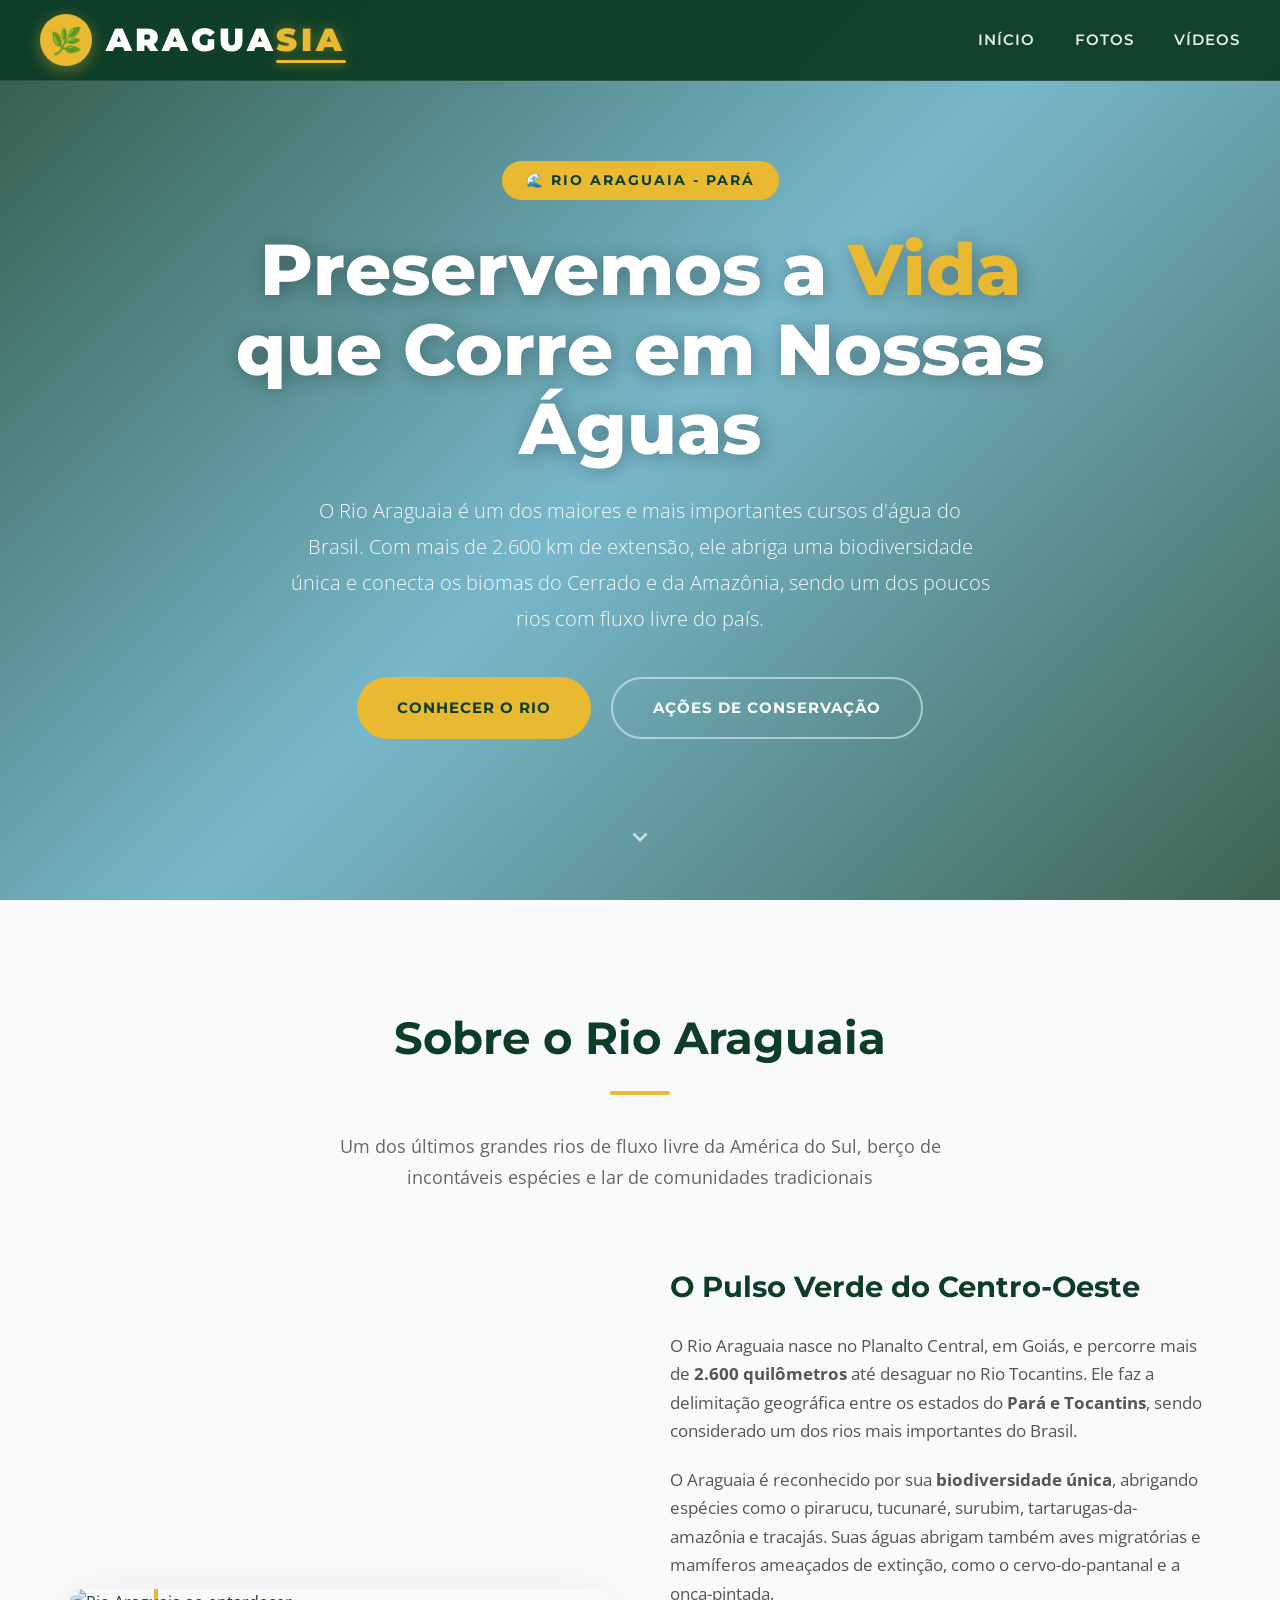
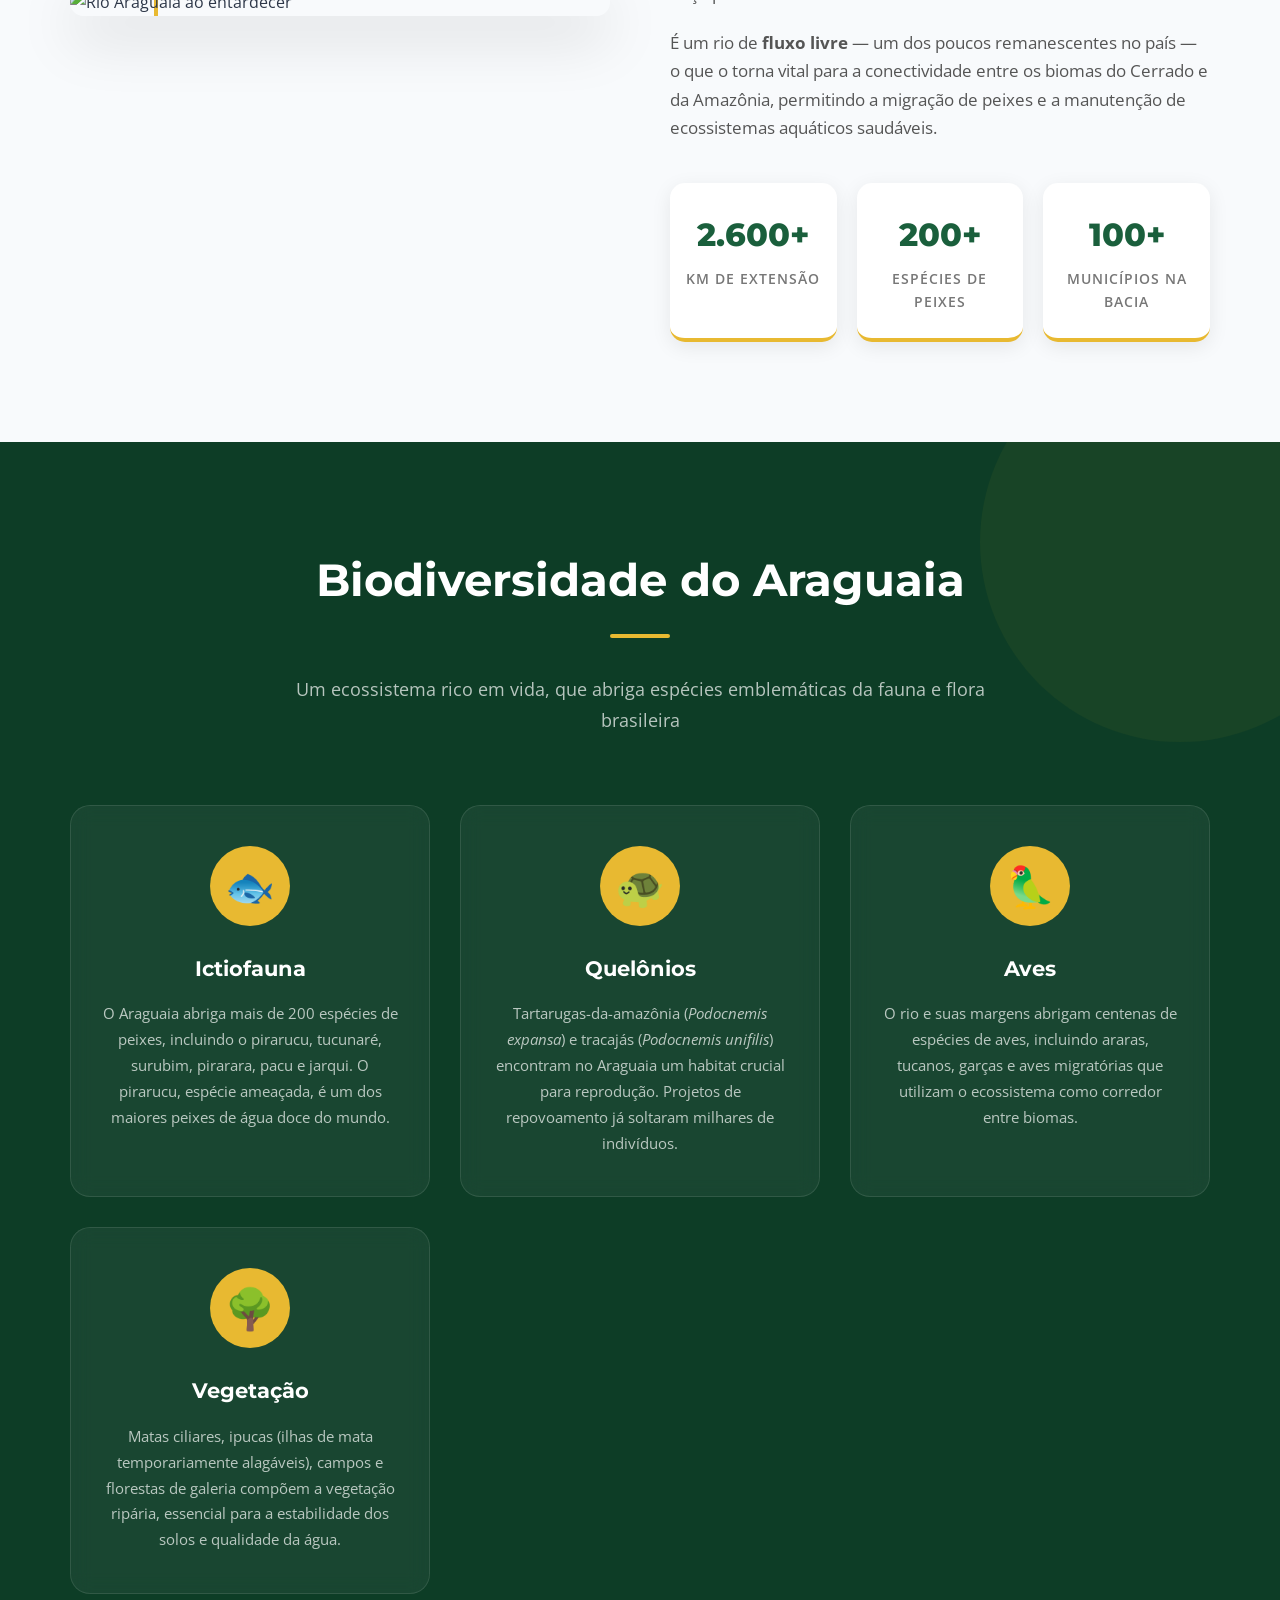
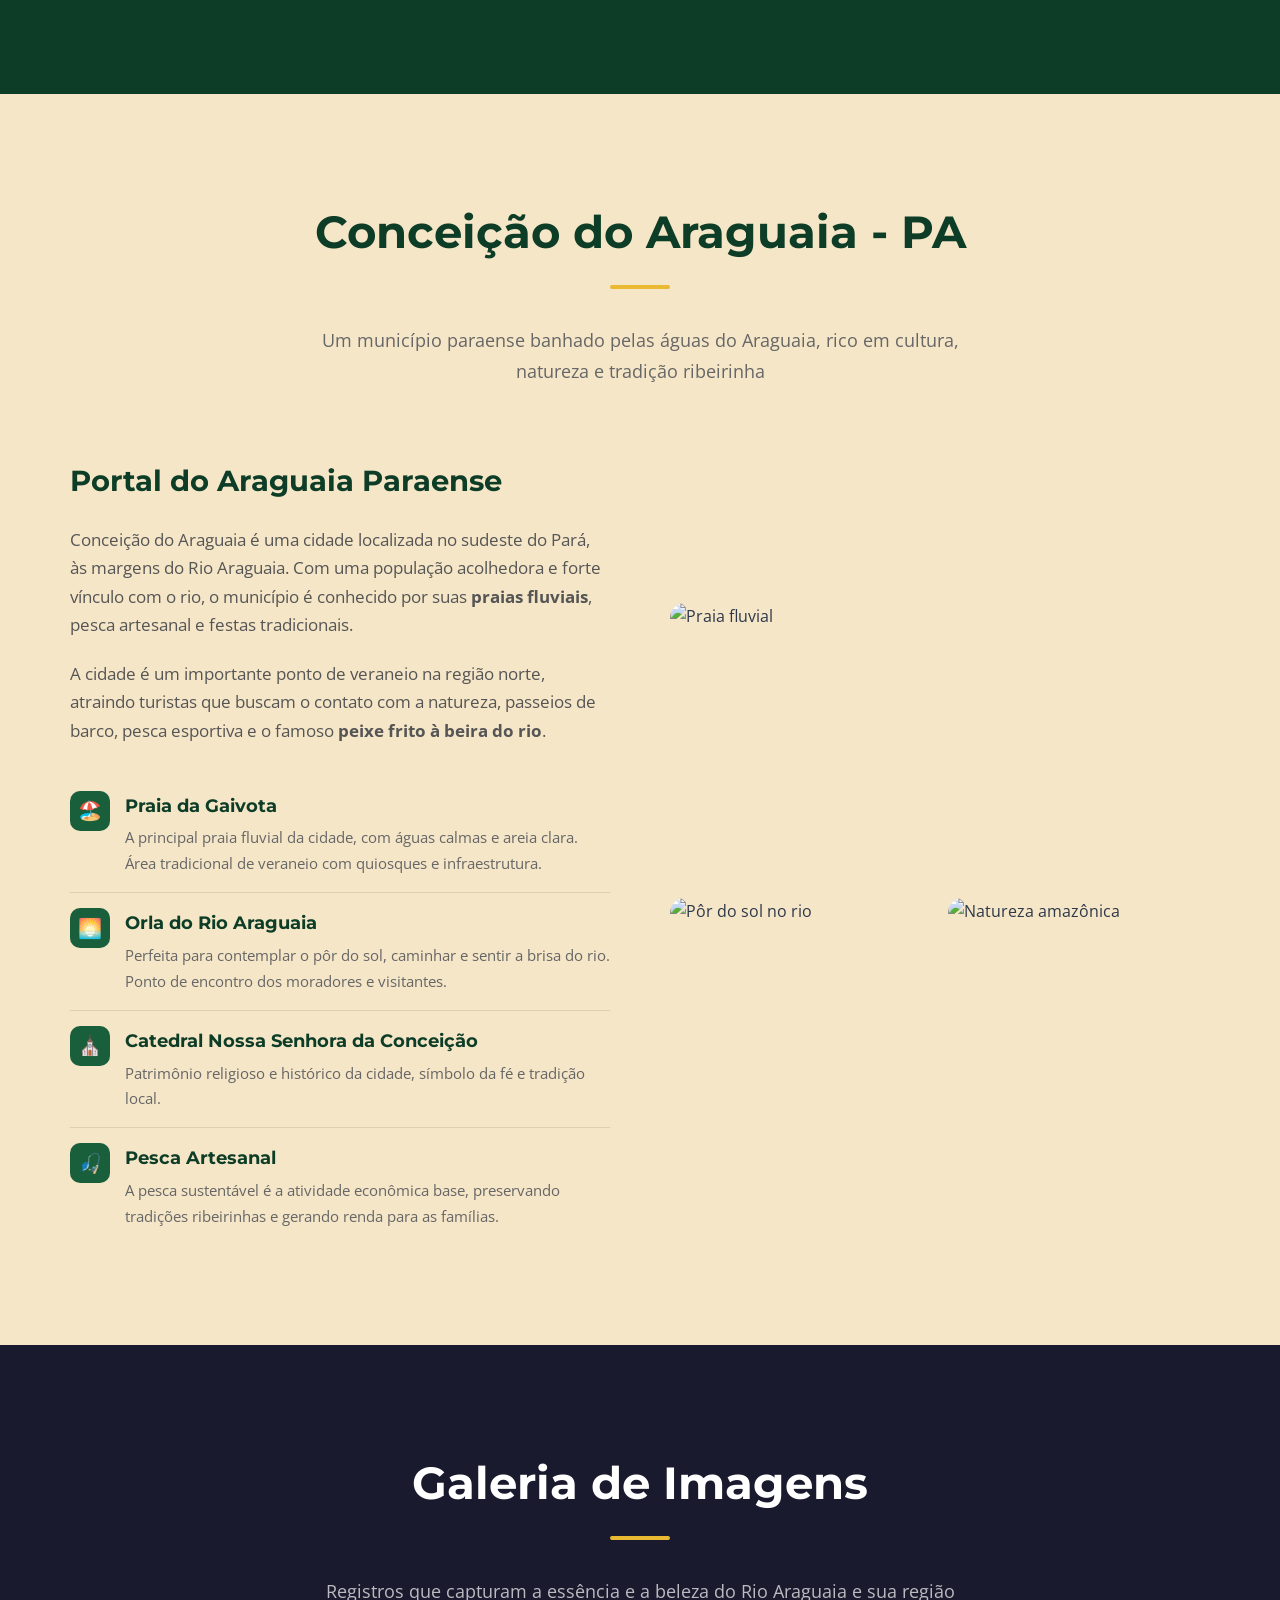
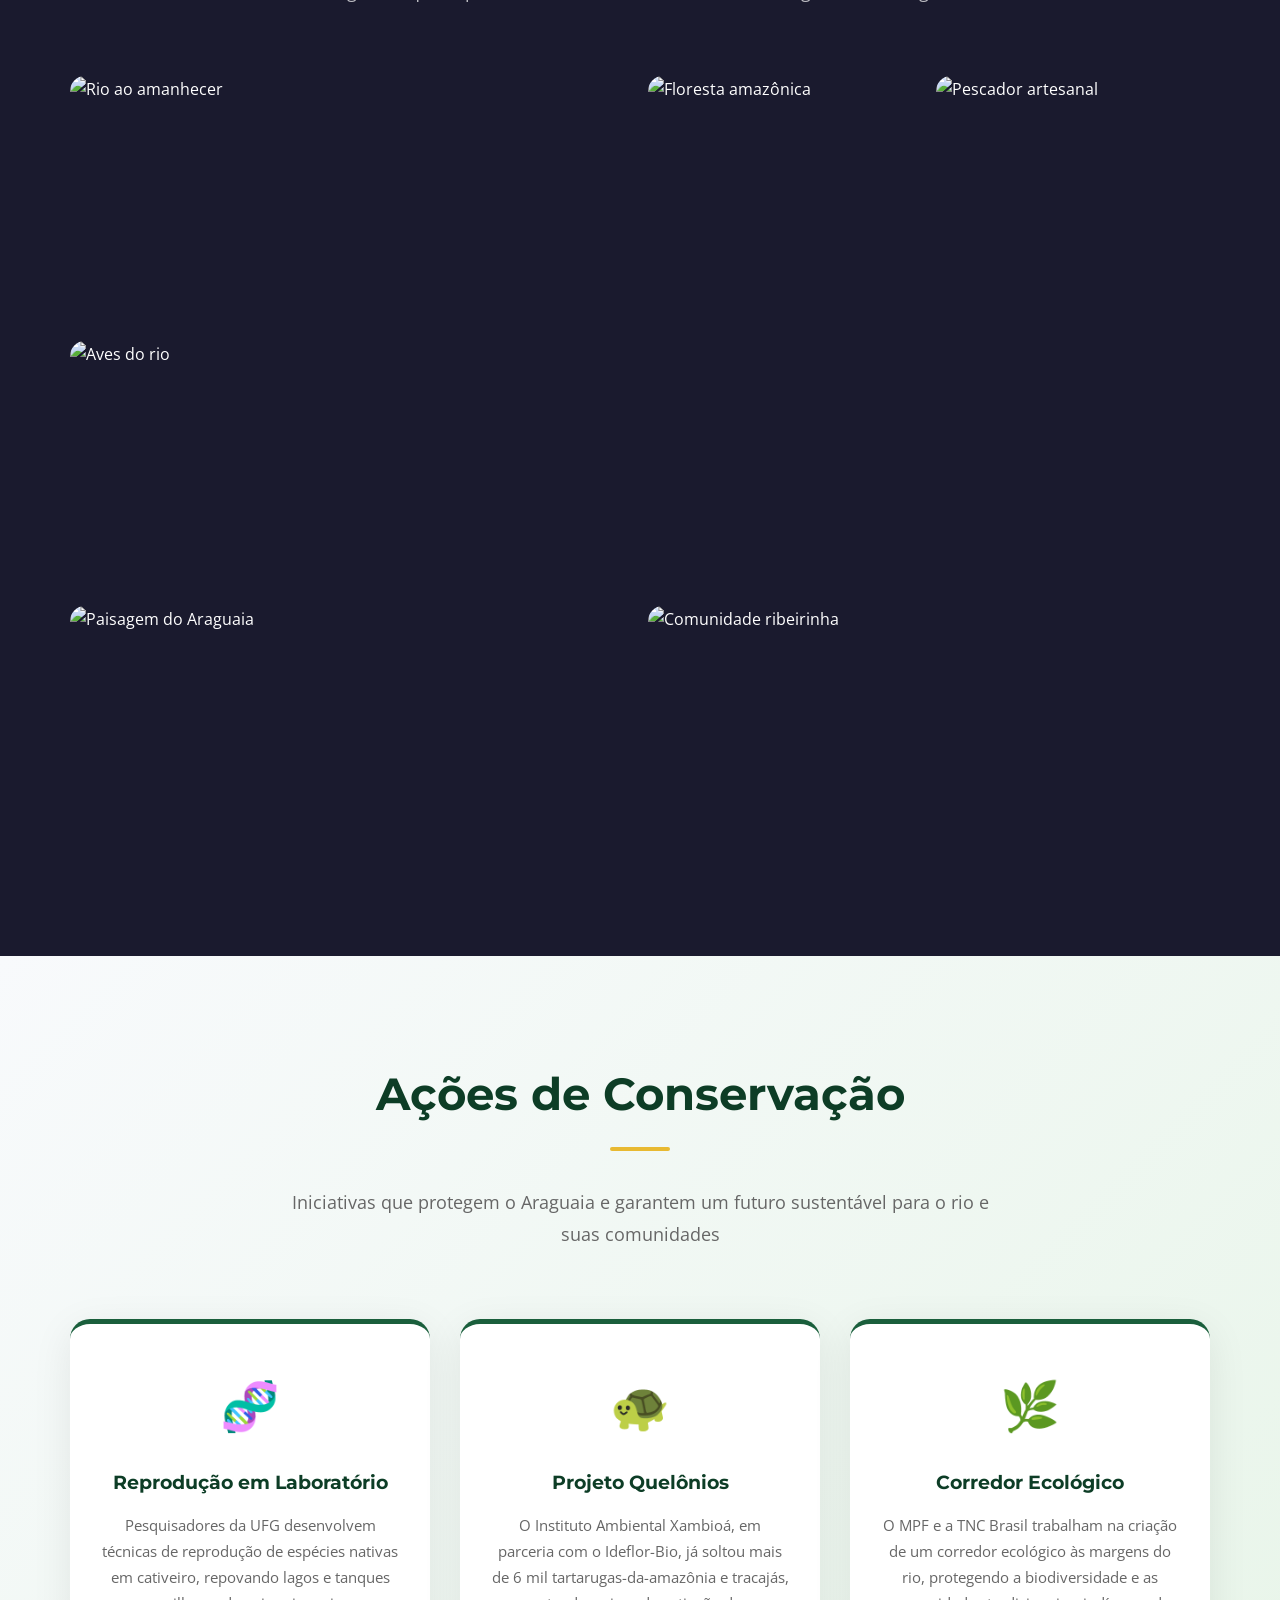
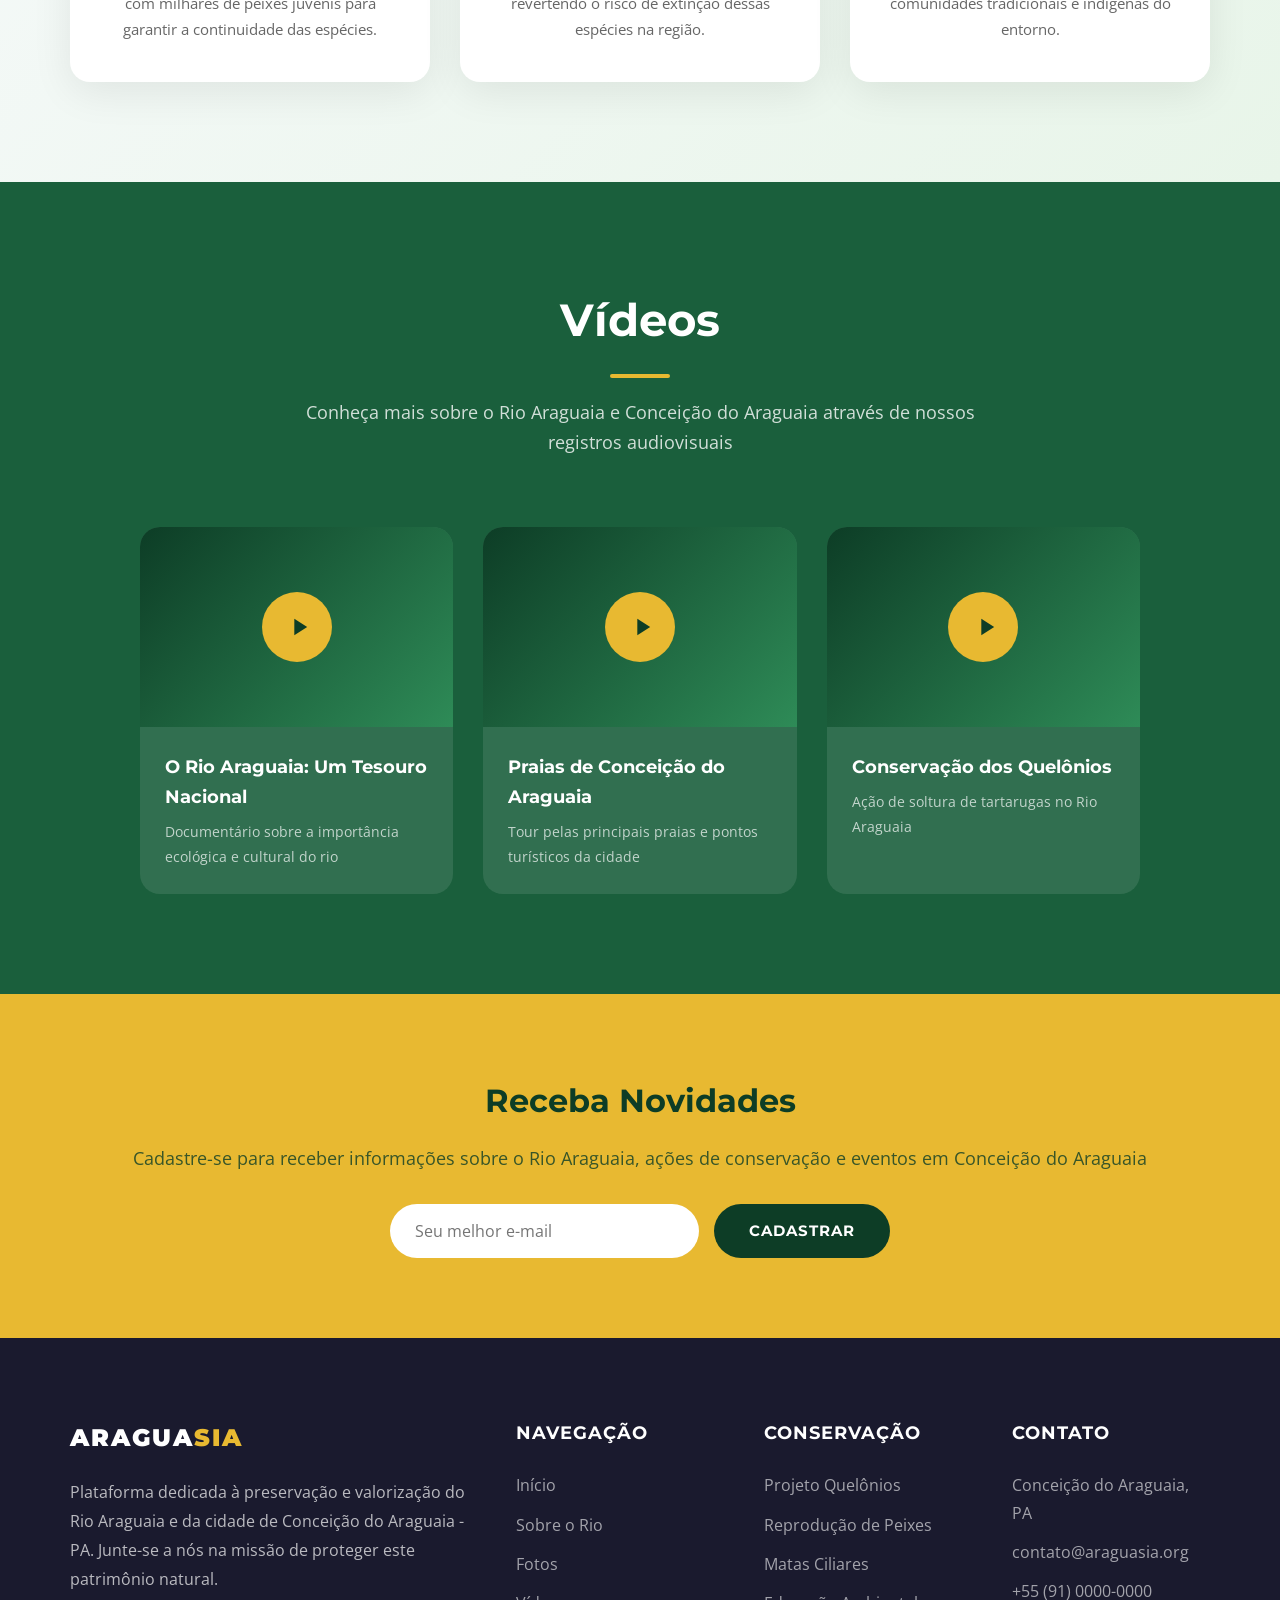
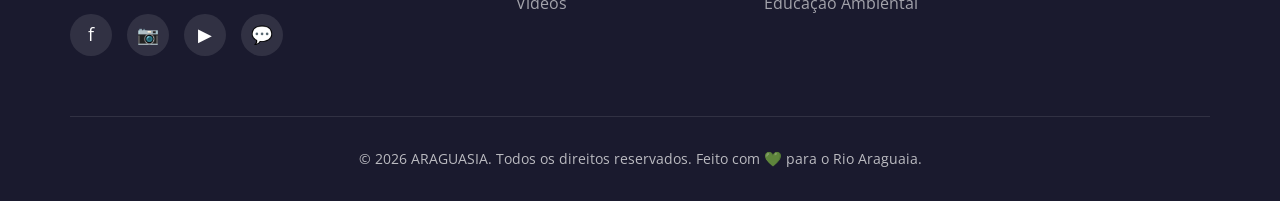
==== araguasia.html @ 8da44a63 "Atualização do sistema" ====
<!DOCTYPE html>
<html lang="pt-BR">
<head>
    <meta charset="UTF-8">
    <meta name="viewport" content="width=device-width, initial-scale=1.0">
    <title>ARAGUASIA - Rio Araguaia | Conceição do Araguaia - PA</title>
    <link href="https://fonts.googleapis.com/css2?family=Montserrat:wght@300;400;600;700;800;900&family=Open+Sans:wght@300;400;600&display=swap" rel="stylesheet">
    <style>
        * {
            margin: 0;
            padding: 0;
            box-sizing: border-box;
        }

        :root {
            --primary: #1a5f3c;
            --primary-dark: #0d3d26;
            --secondary: #2e8b57;
            --accent: #e8b931;
            --accent-hover: #d4a520;
            --accent-light: #f5d76e;
            --water: #1e88a8;
            --water-light: #4fc3f7;
            --sand: #f5e6c8;
            --dark: #1a1a2e;
            --light: #f8fafc;
            --text: #2d3748;
        }

        body {
            font-family: 'Open Sans', sans-serif;
            color: var(--text);
            line-height: 1.7;
            overflow-x: hidden;
        }

        h1, h2, h3, h4 {
            font-family: 'Montserrat', sans-serif;
            font-weight: 700;
        }

        /* ===== HEADER / NAV ===== */
        header {
            position: fixed;
            top: 0;
            left: 0;
            width: 100%;
            z-index: 1000;
            background: rgba(13, 61, 38, 0.95);
            backdrop-filter: blur(10px);
            transition: all 0.3s ease;
            border-bottom: 1px solid rgba(255,255,255,0.1);
        }

        header.scrolled {
            background: rgba(13, 61, 38, 0.98);
            box-shadow: 0 4px 20px rgba(0,0,0,0.3);
        }

        nav {
            display: flex;
            justify-content: space-between;
            align-items: center;
            max-width: 1400px;
            margin: 0 auto;
            padding: 0 40px;
            height: 80px;
        }

        .logo {
            display: flex;
            align-items: center;
            gap: 14px;
            text-decoration: none;
        }

        .logo-icon {
            width: 52px;
            height: 52px;
            background: var(--accent);
            border-radius: 50%;
            display: flex;
            align-items: center;
            justify-content: center;
            font-size: 26px;
            color: var(--primary-dark);
            box-shadow: 0 4px 15px rgba(232, 185, 49, 0.4);
            transition: transform 0.3s ease;
        }

        .logo:hover .logo-icon {
            transform: rotate(15deg) scale(1.1);
        }

        .logo-text {
            font-family: 'Montserrat', sans-serif;
            font-size: 2rem;
            font-weight: 900;
            color: #fff;
            letter-spacing: 3px;
            text-transform: uppercase;
            line-height: 1;
        }

        .logo-text .sia {
            color: var(--accent);
            font-weight: 900;
            letter-spacing: 4px;
            text-shadow: 
                0 0 10px rgba(232, 185, 49, 0.3),
                0 0 30px rgba(232, 185, 49, 0.2);
            position: relative;
        }

        .logo-text .sia::after {
            content: '';
            position: absolute;
            bottom: -4px;
            left: 0;
            width: 100%;
            height: 3px;
            background: var(--accent);
            border-radius: 2px;
            box-shadow: 0 2px 8px rgba(232, 185, 49, 0.5);
        }

        .nav-links {
            display: flex;
            list-style: none;
            gap: 40px;
        }

        .nav-links a {
            color: rgba(255,255,255,0.9);
            text-decoration: none;
            font-family: 'Montserrat', sans-serif;
            font-weight: 600;
            font-size: 0.95rem;
            letter-spacing: 1px;
            text-transform: uppercase;
            position: relative;
            padding: 5px 0;
            transition: color 0.3s;
        }

        .nav-links a::after {
            content: '';
            position: absolute;
            bottom: 0;
            left: 0;
            width: 0;
            height: 2px;
            background: var(--accent);
            transition: width 0.3s ease;
        }

        .nav-links a:hover {
            color: var(--accent);
        }

        .nav-links a:hover::after {
            width: 100%;
        }

        .menu-toggle {
            display: none;
            flex-direction: column;
            gap: 5px;
            cursor: pointer;
            background: none;
            border: none;
        }

        .menu-toggle span {
            width: 28px;
            height: 3px;
            background: #fff;
            border-radius: 2px;
            transition: 0.3s;
        }

        /* ===== HERO ===== */
        .hero {
            height: 100vh;
            min-height: 700px;
            position: relative;
            display: flex;
            align-items: center;
            justify-content: center;
            overflow: hidden;
        }

        .hero-bg {
            position: absolute;
            top: 0;
            left: 0;
            width: 100%;
            height: 100%;
            background: url('https://images.unsplash.com/photo-1501785888041-af3ef285b470?w=1920&q=80') center/cover no-repeat;
        }

        .hero-overlay {
            position: absolute;
            top: 0;
            left: 0;
            width: 100%;
            height: 100%;
            background: linear-gradient(135deg, rgba(13, 61, 38, 0.85) 0%, rgba(30, 136, 168, 0.6) 50%, rgba(13, 61, 38, 0.8) 100%);
        }

        .hero-content {
            position: relative;
            z-index: 2;
            text-align: center;
            color: #fff;
            max-width: 900px;
            padding: 0 20px;
            animation: fadeInUp 1s ease;
        }

        .hero-badge {
            display: inline-block;
            background: var(--accent);
            color: var(--primary-dark);
            padding: 8px 24px;
            border-radius: 30px;
            font-family: 'Montserrat', sans-serif;
            font-weight: 700;
            font-size: 0.85rem;
            text-transform: uppercase;
            letter-spacing: 2px;
            margin-bottom: 30px;
        }

        .hero h1 {
            font-size: clamp(2.5rem, 6vw, 4.5rem);
            font-weight: 800;
            line-height: 1.1;
            margin-bottom: 25px;
            text-shadow: 2px 2px 20px rgba(0,0,0,0.3);
        }

        .hero h1 span {
            color: var(--accent);
        }

        .hero p {
            font-size: 1.25rem;
            font-weight: 300;
            max-width: 700px;
            margin: 0 auto 40px;
            opacity: 0.95;
            line-height: 1.8;
        }

        .hero-buttons {
            display: flex;
            gap: 20px;
            justify-content: center;
            flex-wrap: wrap;
        }

        .btn {
            display: inline-flex;
            align-items: center;
            gap: 10px;
            padding: 16px 40px;
            border-radius: 50px;
            font-family: 'Montserrat', sans-serif;
            font-weight: 700;
            font-size: 0.95rem;
            text-transform: uppercase;
            letter-spacing: 1px;
            text-decoration: none;
            transition: all 0.3s ease;
            cursor: pointer;
            border: none;
        }

        .btn-primary {
            background: var(--accent);
            color: var(--primary-dark);
        }

        .btn-primary:hover {
            background: var(--accent-hover);
            transform: translateY(-3px);
            box-shadow: 0 10px 30px rgba(232, 185, 49, 0.4);
        }

        .btn-outline {
            background: transparent;
            color: #fff;
            border: 2px solid rgba(255,255,255,0.5);
        }

        .btn-outline:hover {
            background: rgba(255,255,255,0.1);
            border-color: #fff;
            transform: translateY(-3px);
        }

        .scroll-indicator {
            position: absolute;
            bottom: 40px;
            left: 50%;
            transform: translateX(-50%);
            animation: bounce 2s infinite;
        }

        .scroll-indicator svg {
            width: 30px;
            height: 30px;
            fill: rgba(255,255,255,0.7);
        }

        /* ===== SECTIONS COMMON ===== */
        section {
            padding: 100px 0;
        }

        .container {
            max-width: 1200px;
            margin: 0 auto;
            padding: 0 30px;
        }

        .section-header {
            text-align: center;
            margin-bottom: 70px;
        }

        .section-header h2 {
            font-size: clamp(2rem, 4vw, 2.8rem);
            color: var(--primary-dark);
            margin-bottom: 15px;
            position: relative;
            display: inline-block;
        }

        .section-header h2::after {
            content: '';
            display: block;
            width: 60px;
            height: 4px;
            background: var(--accent);
            margin: 15px auto 0;
            border-radius: 2px;
        }

        .section-header p {
            font-size: 1.15rem;
            color: #666;
            max-width: 700px;
            margin: 20px auto 0;
        }

        /* ===== SOBRE O RIO ===== */
        .sobre {
            background: var(--light);
        }

        .sobre-grid {
            display: grid;
            grid-template-columns: 1fr 1fr;
            gap: 60px;
            align-items: center;
        }

        .sobre-image {
            position: relative;
            border-radius: 20px;
            overflow: hidden;
            box-shadow: 0 20px 60px rgba(0,0,0,0.15);
        }

        .sobre-image img {
            width: 100%;
            height: 450px;
            object-fit: cover;
            transition: transform 0.5s ease;
        }

        .sobre-image:hover img {
            transform: scale(1.05);
        }

        .sobre-image::before {
            content: '';
            position: absolute;
            top: -20px;
            left: -20px;
            width: 100px;
            height: 100px;
            border: 4px solid var(--accent);
            border-radius: 20px;
            z-index: -1;
        }

        .sobre-content h3 {
            font-size: 1.8rem;
            color: var(--primary-dark);
            margin-bottom: 20px;
        }

        .sobre-content p {
            margin-bottom: 20px;
            font-size: 1.05rem;
            color: #555;
        }

        .stats-row {
            display: grid;
            grid-template-columns: repeat(3, 1fr);
            gap: 20px;
            margin-top: 40px;
        }

        .stat-box {
            background: #fff;
            padding: 25px 15px;
            border-radius: 15px;
            text-align: center;
            box-shadow: 0 5px 20px rgba(0,0,0,0.08);
            border-bottom: 4px solid var(--accent);
        }

        .stat-box .number {
            font-family: 'Montserrat', sans-serif;
            font-size: 2rem;
            font-weight: 800;
            color: var(--primary);
        }

        .stat-box .label {
            font-size: 0.85rem;
            color: #777;
            margin-top: 5px;
            font-weight: 600;
            text-transform: uppercase;
            letter-spacing: 1px;
        }

        /* ===== BIODIVERSIDADE ===== */
        .biodiversidade {
            background: var(--primary-dark);
            color: #fff;
            position: relative;
            overflow: hidden;
        }

        .biodiversidade::before {
            content: '';
            position: absolute;
            top: -100px;
            right: -100px;
            width: 400px;
            height: 400px;
            background: rgba(232, 185, 49, 0.05);
            border-radius: 50%;
        }

        .biodiversidade .section-header h2 {
            color: #fff;
        }

        .biodiversidade .section-header p {
            color: rgba(255,255,255,0.7);
        }

        .cards-grid {
            display: grid;
            grid-template-columns: repeat(auto-fit, minmax(280px, 1fr));
            gap: 30px;
        }

        .card {
            background: rgba(255,255,255,0.05);
            border: 1px solid rgba(255,255,255,0.1);
            border-radius: 20px;
            padding: 40px 30px;
            text-align: center;
            transition: all 0.4s ease;
            backdrop-filter: blur(10px);
        }

        .card:hover {
            transform: translateY(-10px);
            background: rgba(255,255,255,0.1);
            border-color: var(--accent);
            box-shadow: 0 20px 40px rgba(0,0,0,0.3);
        }

        .card-icon {
            width: 80px;
            height: 80px;
            background: var(--accent);
            border-radius: 50%;
            display: flex;
            align-items: center;
            justify-content: center;
            margin: 0 auto 25px;
            font-size: 2.5rem;
        }

        .card h3 {
            font-size: 1.3rem;
            margin-bottom: 15px;
            color: #fff;
        }

        .card p {
            color: rgba(255,255,255,0.7);
            font-size: 0.95rem;
            line-height: 1.7;
        }

        /* ===== CONCEIÇÃO ===== */
        .conceicao {
            background: var(--sand);
        }

        .conceicao-grid {
            display: grid;
            grid-template-columns: 1fr 1fr;
            gap: 60px;
            align-items: center;
        }

        .conceicao-content h3 {
            font-size: 1.8rem;
            color: var(--primary-dark);
            margin-bottom: 20px;
        }

        .conceicao-content p {
            margin-bottom: 20px;
            font-size: 1.05rem;
            color: #555;
        }

        .pontos-list {
            list-style: none;
            margin-top: 30px;
        }

        .pontos-list li {
            display: flex;
            align-items: flex-start;
            gap: 15px;
            padding: 15px 0;
            border-bottom: 1px solid rgba(0,0,0,0.1);
        }

        .pontos-list li:last-child {
            border-bottom: none;
        }

        .pontos-list .icon {
            width: 40px;
            height: 40px;
            min-width: 40px;
            background: var(--primary);
            color: #fff;
            border-radius: 10px;
            display: flex;
            align-items: center;
            justify-content: center;
            font-size: 1.2rem;
        }

        .pontos-list h4 {
            font-size: 1.1rem;
            color: var(--primary-dark);
            margin-bottom: 5px;
        }

        .pontos-list p {
            font-size: 0.95rem;
            color: #666;
            margin: 0;
        }

        .conceicao-image {
            display: grid;
            grid-template-columns: 1fr 1fr;
            gap: 15px;
        }

        .conceicao-image img {
            width: 100%;
            height: 200px;
            object-fit: cover;
            border-radius: 15px;
            transition: transform 0.3s;
        }

        .conceicao-image img:hover {
            transform: scale(1.05);
        }

        .conceicao-image img:first-child {
            grid-column: span 2;
            height: 280px;
        }

        /* ===== GALERIA ===== */
        .galeria {
            background: var(--dark);
            color: #fff;
        }

        .galeria .section-header h2 {
            color: #fff;
        }

        .galeria .section-header p {
            color: rgba(255,255,255,0.7);
        }

        .gallery-grid {
            display: grid;
            grid-template-columns: repeat(4, 1fr);
            grid-auto-rows: 250px;
            gap: 15px;
        }

        .gallery-item {
            position: relative;
            border-radius: 15px;
            overflow: hidden;
            cursor: pointer;
        }

        .gallery-item img {
            width: 100%;
            height: 100%;
            object-fit: cover;
            transition: transform 0.5s ease;
        }

        .gallery-item:hover img {
            transform: scale(1.1);
        }

        .gallery-item .overlay {
            position: absolute;
            inset: 0;
            background: linear-gradient(to top, rgba(13, 61, 38, 0.9) 0%, transparent 60%);
            display: flex;
            align-items: flex-end;
            padding: 20px;
            opacity: 0;
            transition: opacity 0.3s;
        }

        .gallery-item:hover .overlay {
            opacity: 1;
        }

        .gallery-item h4 {
            font-size: 1rem;
            color: #fff;
        }

        .gallery-item.tall {
            grid-row: span 2;
        }

        .gallery-item.wide {
            grid-column: span 2;
        }

        /* ===== CONSERVAÇÃO ===== */
        .conservacao {
            background: linear-gradient(135deg, #f8fafc 0%, #e8f5e9 100%);
        }

        .conservacao-grid {
            display: grid;
            grid-template-columns: repeat(3, 1fr);
            gap: 30px;
        }

        .conservacao-card {
            background: #fff;
            border-radius: 20px;
            padding: 40px 30px;
            text-align: center;
            box-shadow: 0 10px 40px rgba(0,0,0,0.08);
            transition: all 0.3s ease;
            border-top: 5px solid var(--primary);
        }

        .conservacao-card:hover {
            transform: translateY(-10px);
            box-shadow: 0 20px 50px rgba(0,0,0,0.12);
        }

        .conservacao-card .icon {
            font-size: 3rem;
            margin-bottom: 20px;
        }

        .conservacao-card h3 {
            color: var(--primary-dark);
            margin-bottom: 15px;
            font-size: 1.2rem;
        }

        .conservacao-card p {
            color: #666;
            font-size: 0.95rem;
            line-height: 1.7;
        }

        /* ===== VÍDEOS ===== */
        .videos {
            background: var(--primary);
            color: #fff;
            text-align: center;
        }

        .videos h2 {
            color: #fff;
            margin-bottom: 20px;
        }

        .videos p {
            color: rgba(255,255,255,0.8);
            max-width: 700px;
            margin: 0 auto 50px;
            font-size: 1.1rem;
        }

        .video-grid {
            display: grid;
            grid-template-columns: repeat(auto-fit, minmax(300px, 1fr));
            gap: 30px;
            max-width: 1000px;
            margin: 0 auto;
        }

        .video-card {
            background: rgba(255,255,255,0.1);
            border-radius: 20px;
            overflow: hidden;
            transition: transform 0.3s;
        }

        .video-card:hover {
            transform: translateY(-5px);
        }

        .video-thumb {
            width: 100%;
            height: 200px;
            background: linear-gradient(135deg, var(--primary-dark), var(--secondary));
            display: flex;
            align-items: center;
            justify-content: center;
            position: relative;
        }

        .play-btn {
            width: 70px;
            height: 70px;
            background: var(--accent);
            border-radius: 50%;
            display: flex;
            align-items: center;
            justify-content: center;
            cursor: pointer;
            transition: all 0.3s;
        }

        .play-btn:hover {
            transform: scale(1.1);
            box-shadow: 0 0 30px rgba(232, 185, 49, 0.5);
        }

        .play-btn svg {
            width: 28px;
            height: 28px;
            fill: var(--primary-dark);
            margin-left: 5px;
        }

        .video-info {
            padding: 25px;
            text-align: left;
        }

        .video-info h4 {
            font-size: 1.1rem;
            margin-bottom: 8px;
        }

        .video-info p {
            font-size: 0.9rem;
            color: rgba(255,255,255,0.7);
            margin: 0;
        }

        /* ===== NEWSLETTER ===== */
        .newsletter {
            background: var(--accent);
            padding: 80px 0;
            text-align: center;
        }

        .newsletter h2 {
            color: var(--primary-dark);
            font-size: 2rem;
            margin-bottom: 15px;
        }

        .newsletter p {
            color: var(--primary-dark);
            opacity: 0.8;
            margin-bottom: 30px;
            font-size: 1.1rem;
        }

        .newsletter-form {
            display: flex;
            gap: 15px;
            max-width: 500px;
            margin: 0 auto;
        }

        .newsletter-form input {
            flex: 1;
            padding: 16px 25px;
            border: none;
            border-radius: 50px;
            font-size: 1rem;
            outline: none;
            font-family: 'Open Sans', sans-serif;
        }

        .newsletter-form .btn {
            padding: 16px 35px;
            background: var(--primary-dark);
            color: #fff;
        }

        .newsletter-form .btn:hover {
            background: var(--dark);
        }

        /* ===== FOOTER ===== */
        footer {
            background: var(--dark);
            color: rgba(255,255,255,0.7);
            padding: 80px 0 30px;
        }

        .footer-grid {
            display: grid;
            grid-template-columns: 2fr 1fr 1fr 1fr;
            gap: 50px;
            margin-bottom: 60px;
        }

        .footer-brand .logo-text-footer {
            font-family: 'Montserrat', sans-serif;
            font-size: 1.5rem;
            font-weight: 900;
            color: #fff;
            letter-spacing: 2px;
            margin-bottom: 20px;
            display: block;
        }

        .footer-brand .logo-text-footer .sia {
            color: var(--accent);
            font-weight: 900;
        }

        .footer-brand p {
            line-height: 1.8;
            margin-bottom: 20px;
        }

        .social-links {
            display: flex;
            gap: 15px;
        }

        .social-links a {
            width: 42px;
            height: 42px;
            background: rgba(255,255,255,0.1);
            border-radius: 50%;
            display: flex;
            align-items: center;
            justify-content: center;
            color: #fff;
            text-decoration: none;
            transition: all 0.3s;
            font-size: 1.1rem;
        }

        .social-links a:hover {
            background: var(--accent);
            color: var(--primary-dark);
            transform: translateY(-3px);
        }

        .footer-col h4 {
            color: #fff;
            font-size: 1.1rem;
            margin-bottom: 25px;
            text-transform: uppercase;
            letter-spacing: 1px;
        }

        .footer-col ul {
            list-style: none;
        }

        .footer-col ul li {
            margin-bottom: 12px;
        }

        .footer-col ul li a {
            color: rgba(255,255,255,0.6);
            text-decoration: none;
            transition: color 0.3s;
        }

        .footer-col ul li a:hover {
            color: var(--accent);
        }

        .footer-bottom {
            border-top: 1px solid rgba(255,255,255,0.1);
            padding-top: 30px;
            text-align: center;
            font-size: 0.9rem;
        }

        .footer-bottom a {
            color: var(--accent);
            text-decoration: none;
        }

        /* ===== ANIMATIONS ===== */
        @keyframes fadeInUp {
            from {
                opacity: 0;
                transform: translateY(40px);
            }
            to {
                opacity: 1;
                transform: translateY(0);
            }
        }

        @keyframes bounce {
            0%, 20%, 50%, 80%, 100% {
                transform: translateX(-50%) translateY(0);
            }
            40% {
                transform: translateX(-50%) translateY(-15px);
            }
            60% {
                transform: translateX(-50%) translateY(-8px);
            }
        }

        /* ===== RESPONSIVE ===== */
        @media (max-width: 992px) {
            .sobre-grid,
            .conceicao-grid {
                grid-template-columns: 1fr;
            }

            .conceicao-image {
                order: -1;
            }

            .footer-grid {
                grid-template-columns: 1fr 1fr;
            }

            .conservacao-grid {
                grid-template-columns: 1fr;
            }

            .gallery-grid {
                grid-template-columns: repeat(2, 1fr);
            }

            .gallery-item.wide {
                grid-column: span 2;
            }
        }

        @media (max-width: 768px) {
            nav {
                padding: 0 20px;
            }

            .logo-text {
                font-size: 1.5rem;
            }

            .nav-links {
                position: fixed;
                top: 80px;
                right: -100%;
                width: 100%;
                height: calc(100vh - 80px);
                background: var(--primary-dark);
                flex-direction: column;
                align-items: center;
                justify-content: center;
                gap: 30px;
                transition: right 0.3s ease;
            }

            .nav-links.active {
                right: 0;
            }

            .nav-links a {
                font-size: 1.2rem;
            }

            .menu-toggle {
                display: flex;
            }

            section {
                padding: 60px 0;
            }

            .stats-row {
                grid-template-columns: 1fr;
            }

            .footer-grid {
                grid-template-columns: 1fr;
                text-align: center;
            }

            .social-links {
                justify-content: center;
            }

            .newsletter-form {
                flex-direction: column;
            }

            .gallery-grid {
                grid-template-columns: 1fr;
                grid-auto-rows: 200px;
            }

            .gallery-item.tall,
            .gallery-item.wide {
                grid-row: span 1;
                grid-column: span 1;
            }
        }

        /* ===== SCROLL REVEAL ===== */
        .reveal {
            opacity: 0;
            transform: translateY(50px);
            transition: all 0.8s ease;
        }

        .reveal.active {
            opacity: 1;
            transform: translateY(0);
        }
    </style>
</head>
<body>

    <!-- HEADER / NAV -->
    <header id="header">
        <nav>
            <a href="#" class="logo">
                <div class="logo-icon">🌿</div>
                <div class="logo-text">ARAGUA<span class="sia">SIA</span></div>
            </a>
            <ul class="nav-links" id="navLinks">
                <li><a href="#inicio">Início</a></li>
                <li><a href="#fotos">Fotos</a></li>
                <li><a href="#videos">Vídeos</a></li>
            </ul>
            <button class="menu-toggle" id="menuToggle" aria-label="Menu">
                <span></span>
                <span></span>
                <span></span>
            </button>
        </nav>
    </header>

    <!-- HERO -->
    <section class="hero" id="inicio">
        <div class="hero-bg"></div>
        <div class="hero-overlay"></div>
        <div class="hero-content">
            <div class="hero-badge">🌊 Rio Araguaia - Pará</div>
            <h1>Preservemos a <span>Vida</span> que Corre em Nossas Águas</h1>
            <p>O Rio Araguaia é um dos maiores e mais importantes cursos d'água do Brasil. Com mais de 2.600 km de extensão, ele abriga uma biodiversidade única e conecta os biomas do Cerrado e da Amazônia, sendo um dos poucos rios com fluxo livre do país.</p>
            <div class="hero-buttons">
                <a href="#sobre" class="btn btn-primary">Conhecer o Rio</a>
                <a href="#conservacao" class="btn btn-outline">Ações de Conservação</a>
            </div>
        </div>
        <div class="scroll-indicator">
            <svg viewBox="0 0 24 24"><path d="M7.41 8.59L12 13.17l4.59-4.58L18 10l-6 6-6-6 1.41-1.41z"/></svg>
        </div>
    </section>

    <!-- SOBRE O RIO -->
    <section class="sobre" id="sobre">
        <div class="container">
            <div class="section-header reveal">
                <h2>Sobre o Rio Araguaia</h2>
                <p>Um dos últimos grandes rios de fluxo livre da América do Sul, berço de incontáveis espécies e lar de comunidades tradicionais</p>
            </div>
            <div class="sobre-grid reveal">
                <div class="sobre-image">
                    <img src="https://images.unsplash.com/photo-1470071459604-3b5ec3a7fe05?w=800&q=80" alt="Rio Araguaia ao entardecer">
                </div>
                <div class="sobre-content">
                    <h3>O Pulso Verde do Centro-Oeste</h3>
                    <p>O Rio Araguaia nasce no Planalto Central, em Goiás, e percorre mais de <strong>2.600 quilômetros</strong> até desaguar no Rio Tocantins. Ele faz a delimitação geográfica entre os estados do <strong>Pará e Tocantins</strong>, sendo considerado um dos rios mais importantes do Brasil.</p>
                    <p>O Araguaia é reconhecido por sua <strong>biodiversidade única</strong>, abrigando espécies como o pirarucu, tucunaré, surubim, tartarugas-da-amazônia e tracajás. Suas águas abrigam também aves migratórias e mamíferos ameaçados de extinção, como o cervo-do-pantanal e a onça-pintada.</p>
                    <p>É um rio de <strong>fluxo livre</strong> — um dos poucos remanescentes no país — o que o torna vital para a conectividade entre os biomas do Cerrado e da Amazônia, permitindo a migração de peixes e a manutenção de ecossistemas aquáticos saudáveis.</p>

                    <div class="stats-row">
                        <div class="stat-box">
                            <div class="number">2.600+</div>
                            <div class="label">Km de Extensão</div>
                        </div>
                        <div class="stat-box">
                            <div class="number">200+</div>
                            <div class="label">Espécies de Peixes</div>
                        </div>
                        <div class="stat-box">
                            <div class="number">100+</div>
                            <div class="label">Municípios na Bacia</div>
                        </div>
                    </div>
                </div>
            </div>
        </div>
    </section>

    <!-- BIODIVERSIDADE -->
    <section class="biodiversidade">
        <div class="container">
            <div class="section-header reveal">
                <h2>Biodiversidade do Araguaia</h2>
                <p>Um ecossistema rico em vida, que abriga espécies emblemáticas da fauna e flora brasileira</p>
            </div>
            <div class="cards-grid">
                <div class="card reveal">
                    <div class="card-icon">🐟</div>
                    <h3>Ictiofauna</h3>
                    <p>O Araguaia abriga mais de 200 espécies de peixes, incluindo o pirarucu, tucunaré, surubim, pirarara, pacu e jarqui. O pirarucu, espécie ameaçada, é um dos maiores peixes de água doce do mundo.</p>
                </div>
                <div class="card reveal">
                    <div class="card-icon">🐢</div>
                    <h3>Quelônios</h3>
                    <p>Tartarugas-da-amazônia (<em>Podocnemis expansa</em>) e tracajás (<em>Podocnemis unifilis</em>) encontram no Araguaia um habitat crucial para reprodução. Projetos de repovoamento já soltaram milhares de indivíduos.</p>
                </div>
                <div class="card reveal">
                    <div class="card-icon">🦜</div>
                    <h3>Aves</h3>
                    <p>O rio e suas margens abrigam centenas de espécies de aves, incluindo araras, tucanos, garças e aves migratórias que utilizam o ecossistema como corredor entre biomas.</p>
                </div>
                <div class="card reveal">
                    <div class="card-icon">🌳</div>
                    <h3>Vegetação</h3>
                    <p>Matas ciliares, ipucas (ilhas de mata temporariamente alagáveis), campos e florestas de galeria compõem a vegetação ripária, essencial para a estabilidade dos solos e qualidade da água.</p>
                </div>
            </div>
        </div>
    </section>

    <!-- CONCEIÇÃO DO ARAGUAIA -->
    <section class="conceicao" id="fotos">
        <div class="container">
            <div class="section-header reveal">
                <h2>Conceição do Araguaia - PA</h2>
                <p>Um município paraense banhado pelas águas do Araguaia, rico em cultura, natureza e tradição ribeirinha</p>
            </div>
            <div class="conceicao-grid reveal">
                <div class="conceicao-content">
                    <h3>Portal do Araguaia Paraense</h3>
                    <p>Conceição do Araguaia é uma cidade localizada no sudeste do Pará, às margens do Rio Araguaia. Com uma população acolhedora e forte vínculo com o rio, o município é conhecido por suas <strong>praias fluviais</strong>, pesca artesanal e festas tradicionais.</p>
                    <p>A cidade é um importante ponto de veraneio na região norte, atraindo turistas que buscam o contato com a natureza, passeios de barco, pesca esportiva e o famoso <strong>peixe frito à beira do rio</strong>.</p>

                    <ul class="pontos-list">
                        <li>
                            <div class="icon">🏖️</div>
                            <div>
                                <h4>Praia da Gaivota</h4>
                                <p>A principal praia fluvial da cidade, com águas calmas e areia clara. Área tradicional de veraneio com quiosques e infraestrutura.</p>
                            </div>
                        </li>
                        <li>
                            <div class="icon">🌅</div>
                            <div>
                                <h4>Orla do Rio Araguaia</h4>
                                <p>Perfeita para contemplar o pôr do sol, caminhar e sentir a brisa do rio. Ponto de encontro dos moradores e visitantes.</p>
                            </div>
                        </li>
                        <li>
                            <div class="icon">⛪</div>
                            <div>
                                <h4>Catedral Nossa Senhora da Conceição</h4>
                                <p>Patrimônio religioso e histórico da cidade, símbolo da fé e tradição local.</p>
                            </div>
                        </li>
                        <li>
                            <div class="icon">🎣</div>
                            <div>
                                <h4>Pesca Artesanal</h4>
                                <p>A pesca sustentável é a atividade econômica base, preservando tradições ribeirinhas e gerando renda para as famílias.</p>
                            </div>
                        </li>
                    </ul>
                </div>
                <div class="conceicao-image">
                    <img src="https://images.unsplash.com/photo-1507525428034-b723cf961d3e?w=800&q=80" alt="Praia fluvial">
                    <img src="https://images.unsplash.com/photo-1544551763-46a013bb70d5?w=400&q=80" alt="Pôr do sol no rio">
                    <img src="https://images.unsplash.com/photo-1518837695005-2083093ee35b?w=400&q=80" alt="Natureza amazônica">
                </div>
            </div>
        </div>
    </section>

    <!-- GALERIA -->
    <section class="galeria">
        <div class="container">
            <div class="section-header reveal">
                <h2>Galeria de Imagens</h2>
                <p>Registros que capturam a essência e a beleza do Rio Araguaia e sua região</p>
            </div>
            <div class="gallery-grid reveal">
                <div class="gallery-item wide">
                    <img src="https://images.unsplash.com/photo-1439066615861-d1af74d74000?w=800&q=80" alt="Rio ao amanhecer">
                    <div class="overlay"><h4>Amanhecer no Araguaia</h4></div>
                </div>
                <div class="gallery-item tall">
                    <img src="https://images.unsplash.com/photo-1501854140801-50d01698950b?w=600&q=80" alt="Floresta amazônica">
                    <div class="overlay"><h4>Mata Ciliar</h4></div>
                </div>
                <div class="gallery-item">
                    <img src="https://images.unsplash.com/photo-1582967788606-a171f1080ca8?w=400&q=80" alt="Pescador artesanal">
                    <div class="overlay"><h4>Pesca Artesanal</h4></div>
                </div>
                <div class="gallery-item">
                    <img src="https://images.unsplash.com/photo-1559827260-dc66d52bef19?w=400&q=80" alt="Aves do rio">
                    <div class="overlay"><h4>Fauna Aquática</h4></div>
                </div>
                <div class="gallery-item wide">
                    <img src="https://images.unsplash.com/photo-1464822759023-fed622ff2c3b?w=800&q=80" alt="Paisagem do Araguaia">
                    <div class="overlay"><h4>Panorama do Vale</h4></div>
                </div>
                <div class="gallery-item">
                    <img src="https://images.unsplash.com/photo-1535083252457-6080fe29be45?w=400&q=80" alt="Comunidade ribeirinha">
                    <div class="overlay"><h4>Vida Ribeirinha</h4></div>
                </div>
            </div>
        </div>
    </section>

    <!-- CONSERVAÇÃO -->
    <section class="conservacao" id="conservacao">
        <div class="container">
            <div class="section-header reveal">
                <h2>Ações de Conservação</h2>
                <p>Iniciativas que protegem o Araguaia e garantem um futuro sustentável para o rio e suas comunidades</p>
            </div>
            <div class="conservacao-grid">
                <div class="conservacao-card reveal">
                    <div class="icon">🧬</div>
                    <h3>Reprodução em Laboratório</h3>
                    <p>Pesquisadores da UFG desenvolvem técnicas de reprodução de espécies nativas em cativeiro, repovando lagos e tanques com milhares de peixes juvenis para garantir a continuidade das espécies.</p>
                </div>
                <div class="conservacao-card reveal">
                    <div class="icon">🐢</div>
                    <h3>Projeto Quelônios</h3>
                    <p>O Instituto Ambiental Xambioá, em parceria com o Ideflor-Bio, já soltou mais de 6 mil tartarugas-da-amazônia e tracajás, revertendo o risco de extinção dessas espécies na região.</p>
                </div>
                <div class="conservacao-card reveal">
                    <div class="icon">🌿</div>
                    <h3>Corredor Ecológico</h3>
                    <p>O MPF e a TNC Brasil trabalham na criação de um corredor ecológico às margens do rio, protegendo a biodiversidade e as comunidades tradicionais e indígenas do entorno.</p>
                </div>
            </div>
        </div>
    </section>

    <!-- VÍDEOS -->
    <section class="videos" id="videos">
        <div class="container">
            <div class="section-header reveal">
                <h2>Vídeos</h2>
                <p>Conheça mais sobre o Rio Araguaia e Conceição do Araguaia através de nossos registros audiovisuais</p>
            </div>
            <div class="video-grid reveal">
                <div class="video-card">
                    <div class="video-thumb">
                        <div class="play-btn">
                            <svg viewBox="0 0 24 24"><path d="M8 5v14l11-7z"/></svg>
                        </div>
                    </div>
                    <div class="video-info">
                        <h4>O Rio Araguaia: Um Tesouro Nacional</h4>
                        <p>Documentário sobre a importância ecológica e cultural do rio</p>
                    </div>
                </div>
                <div class="video-card">
                    <div class="video-thumb">
                        <div class="play-btn">
                            <svg viewBox="0 0 24 24"><path d="M8 5v14l11-7z"/></svg>
                        </div>
                    </div>
                    <div class="video-info">
                        <h4>Praias de Conceição do Araguaia</h4>
                        <p>Tour pelas principais praias e pontos turísticos da cidade</p>
                    </div>
                </div>
                <div class="video-card">
                    <div class="video-thumb">
                        <div class="play-btn">
                            <svg viewBox="0 0 24 24"><path d="M8 5v14l11-7z"/></svg>
                        </div>
                    </div>
                    <div class="video-info">
                        <h4>Conservação dos Quelônios</h4>
                        <p>Ação de soltura de tartarugas no Rio Araguaia</p>
                    </div>
                </div>
            </div>
        </div>
    </section>

    <!-- NEWSLETTER -->
    <section class="newsletter">
        <div class="container">
            <h2>Receba Novidades</h2>
            <p>Cadastre-se para receber informações sobre o Rio Araguaia, ações de conservação e eventos em Conceição do Araguaia</p>
            <form class="newsletter-form" onsubmit="event.preventDefault(); alert('Obrigado por se cadastrar! Em breve você receberá nossas novidades.');">
                <input type="email" placeholder="Seu melhor e-mail" required>
                <button type="submit" class="btn">Cadastrar</button>
            </form>
        </div>
    </section>

    <!-- FOOTER -->
    <footer>
        <div class="container">
            <div class="footer-grid">
                <div class="footer-brand">
                    <div class="logo-text-footer">ARAGUA<span class="sia">SIA</span></div>
                    <p>Plataforma dedicada à preservação e valorização do Rio Araguaia e da cidade de Conceição do Araguaia - PA. Junte-se a nós na missão de proteger este patrimônio natural.</p>
                    <div class="social-links">
                        <a href="#" aria-label="Facebook">f</a>
                        <a href="#" aria-label="Instagram">📷</a>
                        <a href="#" aria-label="YouTube">▶</a>
                        <a href="#" aria-label="WhatsApp">💬</a>
                    </div>
                </div>
                <div class="footer-col">
                    <h4>Navegação</h4>
                    <ul>
                        <li><a href="#inicio">Início</a></li>
                        <li><a href="#sobre">Sobre o Rio</a></li>
                        <li><a href="#fotos">Fotos</a></li>
                        <li><a href="#videos">Vídeos</a></li>
                    </ul>
                </div>
                <div class="footer-col">
                    <h4>Conservação</h4>
                    <ul>
                        <li><a href="#">Projeto Quelônios</a></li>
                        <li><a href="#">Reprodução de Peixes</a></li>
                        <li><a href="#">Matas Ciliares</a></li>
                        <li><a href="#">Educação Ambiental</a></li>
                    </ul>
                </div>
                <div class="footer-col">
                    <h4>Contato</h4>
                    <ul>
                        <li><a href="#">Conceição do Araguaia, PA</a></li>
                        <li><a href="#">contato@araguasia.org</a></li>
                        <li><a href="#">+55 (91) 0000-0000</a></li>
                    </ul>
                </div>
            </div>
            <div class="footer-bottom">
                <p>© 2026 ARAGUASIA. Todos os direitos reservados. Feito com 💚 para o Rio Araguaia.</p>
            </div>
        </div>
    </footer>

    <script>
        // Header scroll effect
        const header = document.getElementById('header');
        window.addEventListener('scroll', () => {
            if (window.scrollY > 50) {
                header.classList.add('scrolled');
            } else {
                header.classList.remove('scrolled');
            }
        });

        // Mobile menu toggle
        const menuToggle = document.getElementById('menuToggle');
        const navLinks = document.getElementById('navLinks');

        menuToggle.addEventListener('click', () => {
            navLinks.classList.toggle('active');
        });

        // Close menu on link click
        document.querySelectorAll('.nav-links a').forEach(link => {
            link.addEventListener('click', () => {
                navLinks.classList.remove('active');
            });
        });

        // Smooth scroll
        document.querySelectorAll('a[href^="#"]').forEach(anchor => {
            anchor.addEventListener('click', function(e) {
                e.preventDefault();
                const target = document.querySelector(this.getAttribute('href'));
                if (target) {
                    target.scrollIntoView({
                        behavior: 'smooth',
                        block: 'start'
                    });
                }
            });
        });

        // Scroll reveal animation
        const revealElements = document.querySelectorAll('.reveal');

        const revealOnScroll = () => {
            revealElements.forEach(element => {
                const elementTop = element.getBoundingClientRect().top;
                const windowHeight = window.innerHeight;

                if (elementTop < windowHeight - 100) {
                    element.classList.add('active');
                }
            });
        };

        window.addEventListener('scroll', revealOnScroll);
        window.addEventListener('load', revealOnScroll);
    </script>

</body>
</html>
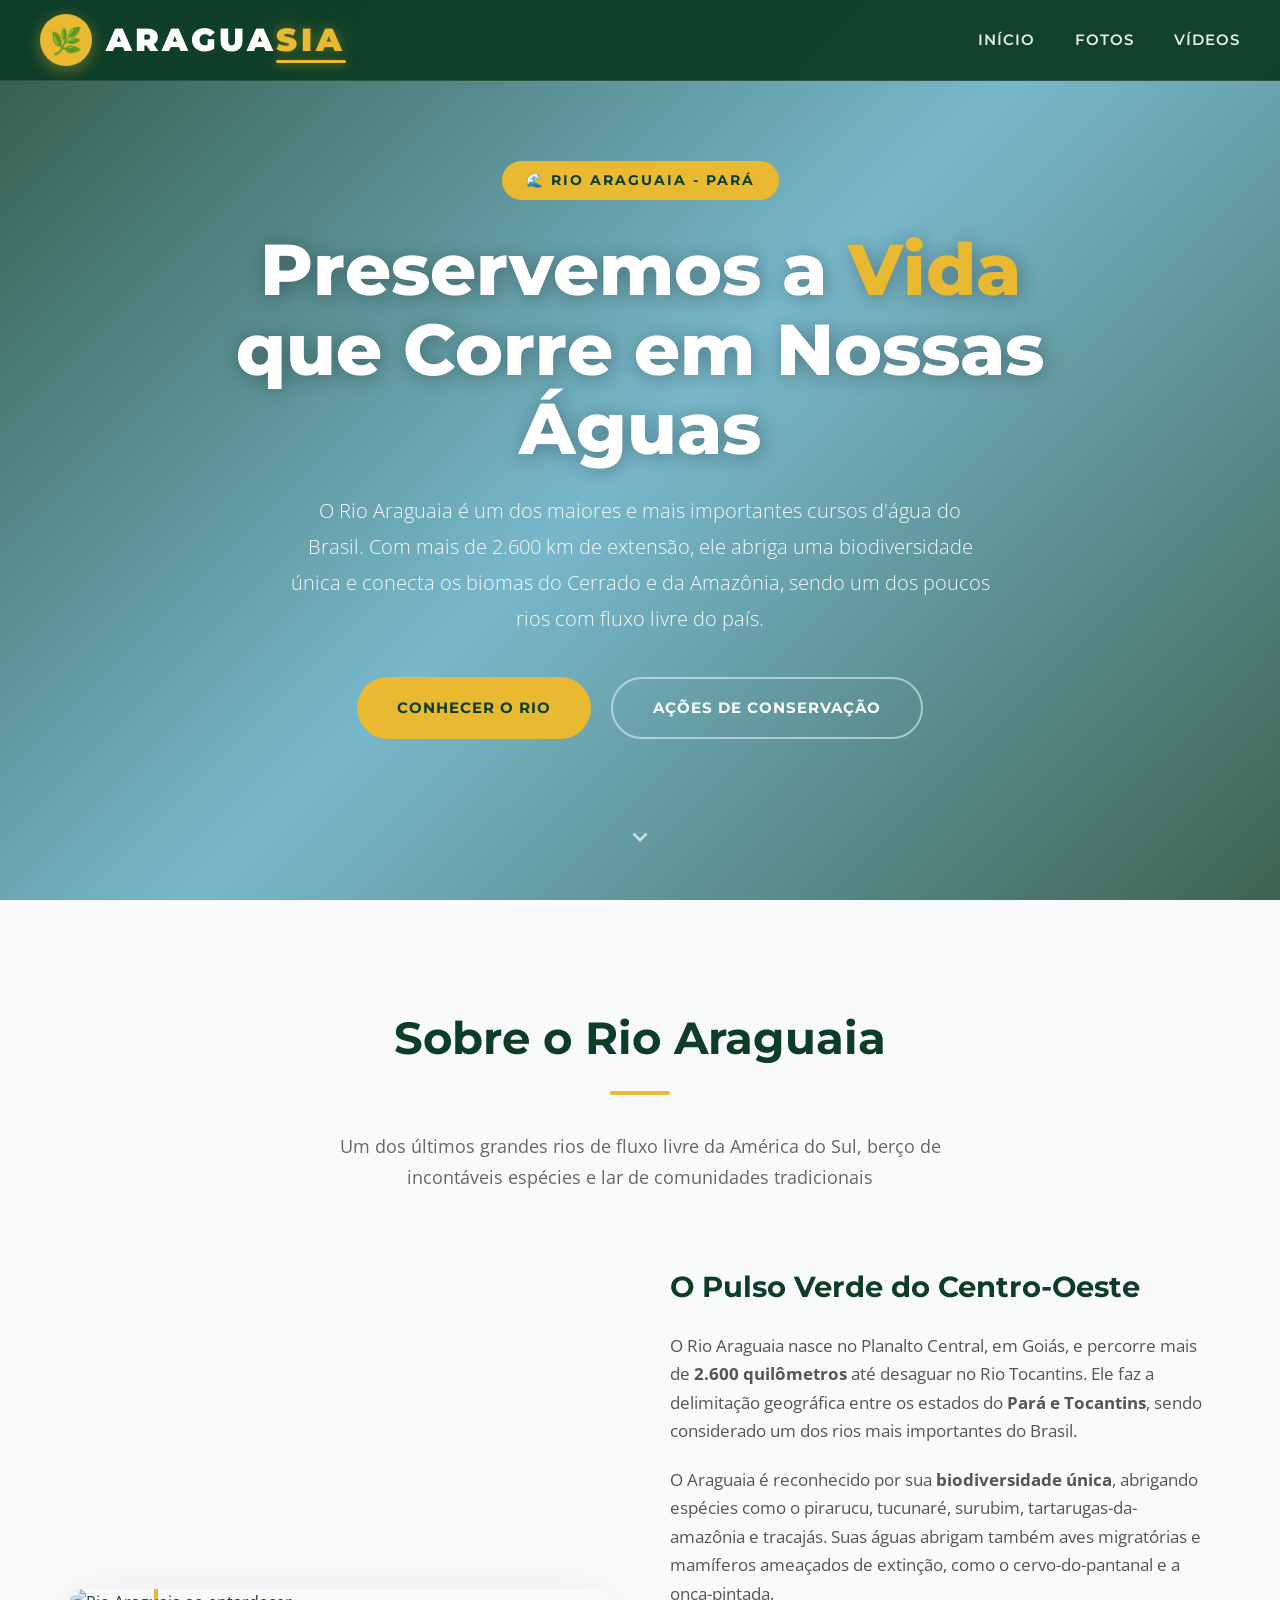
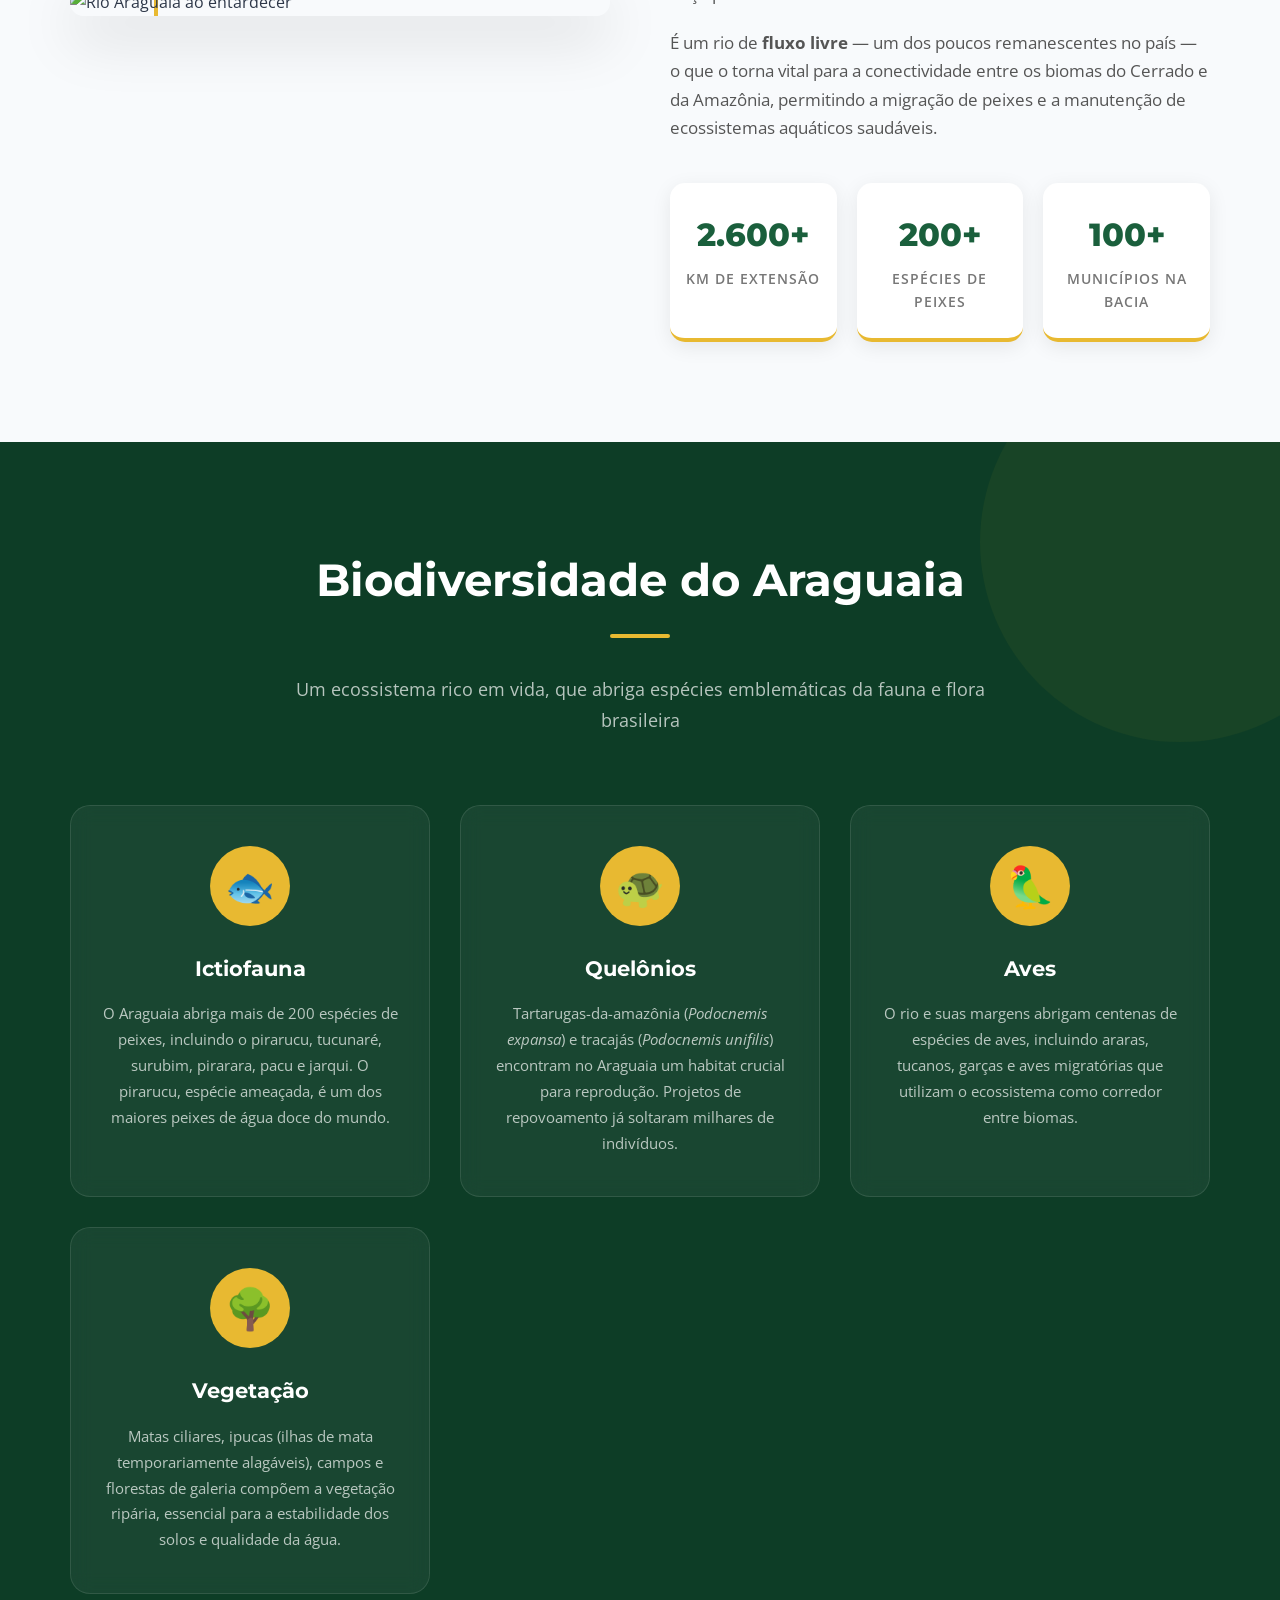
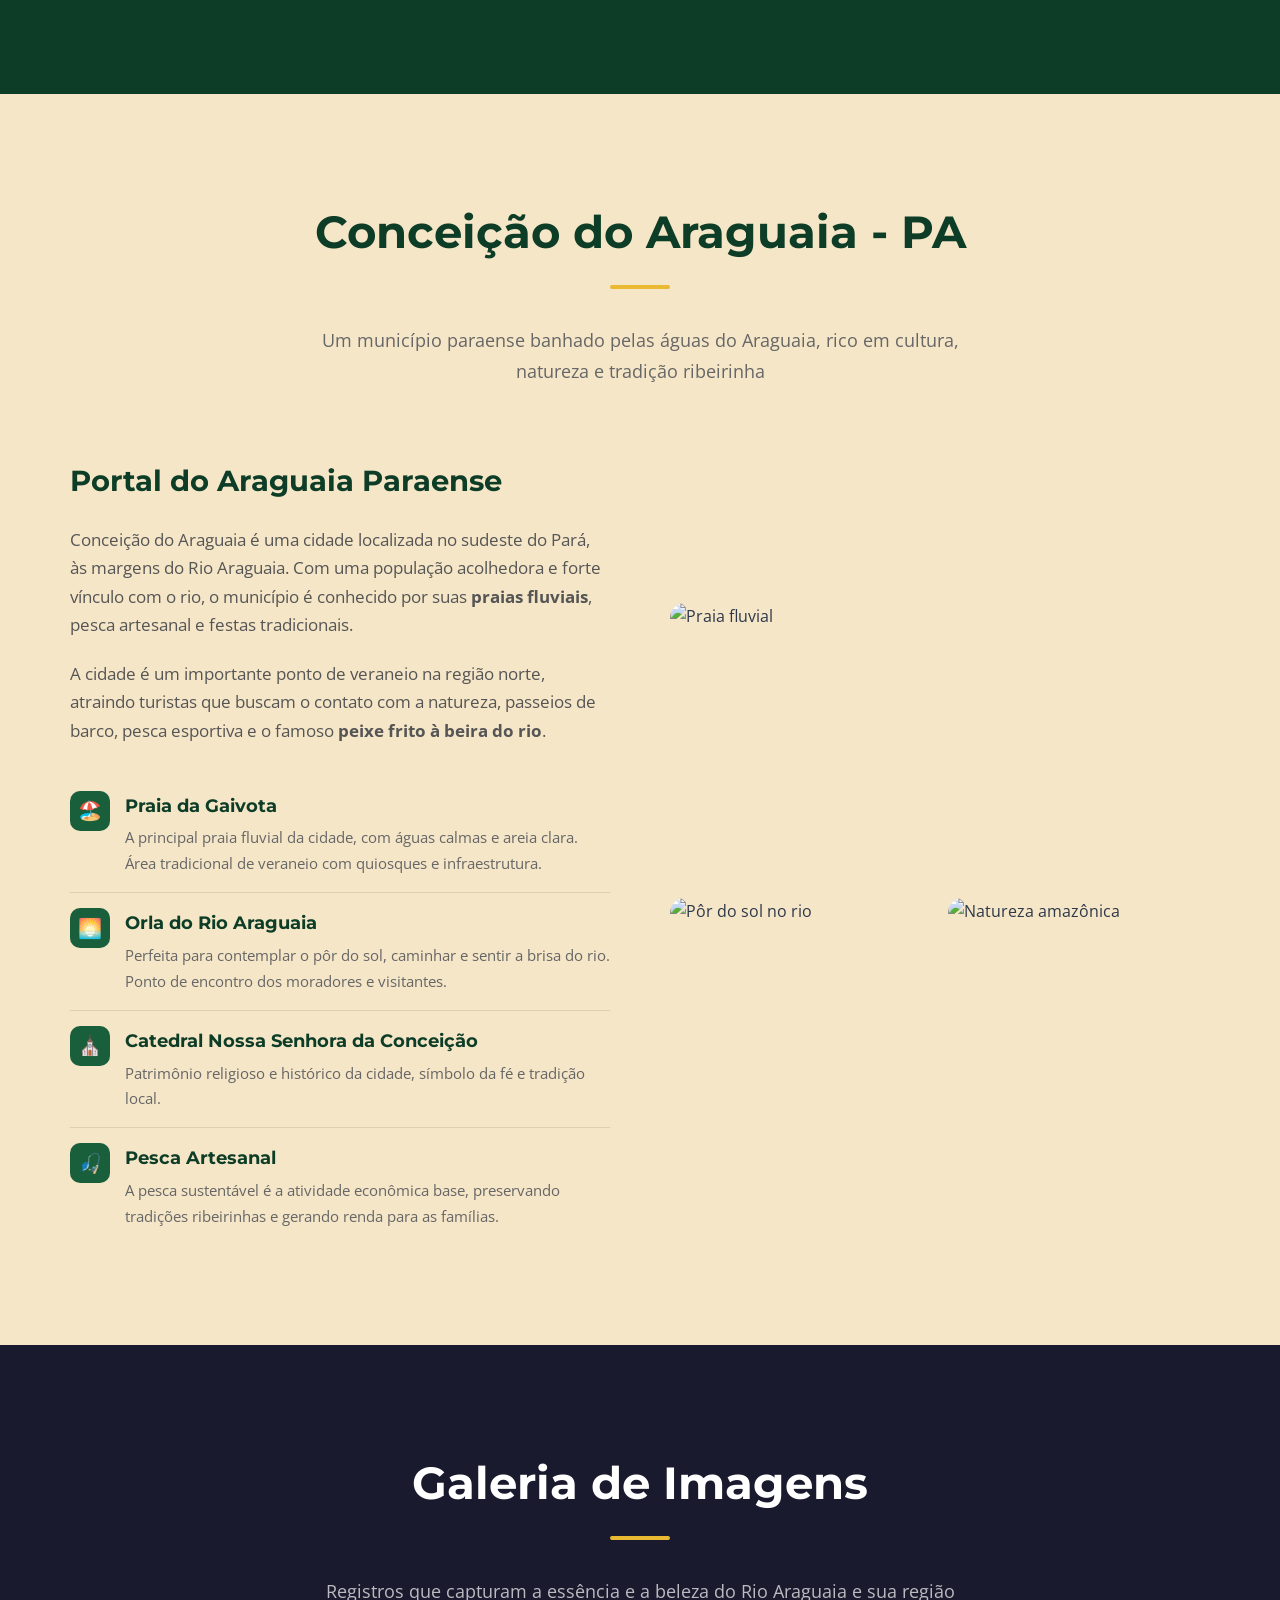
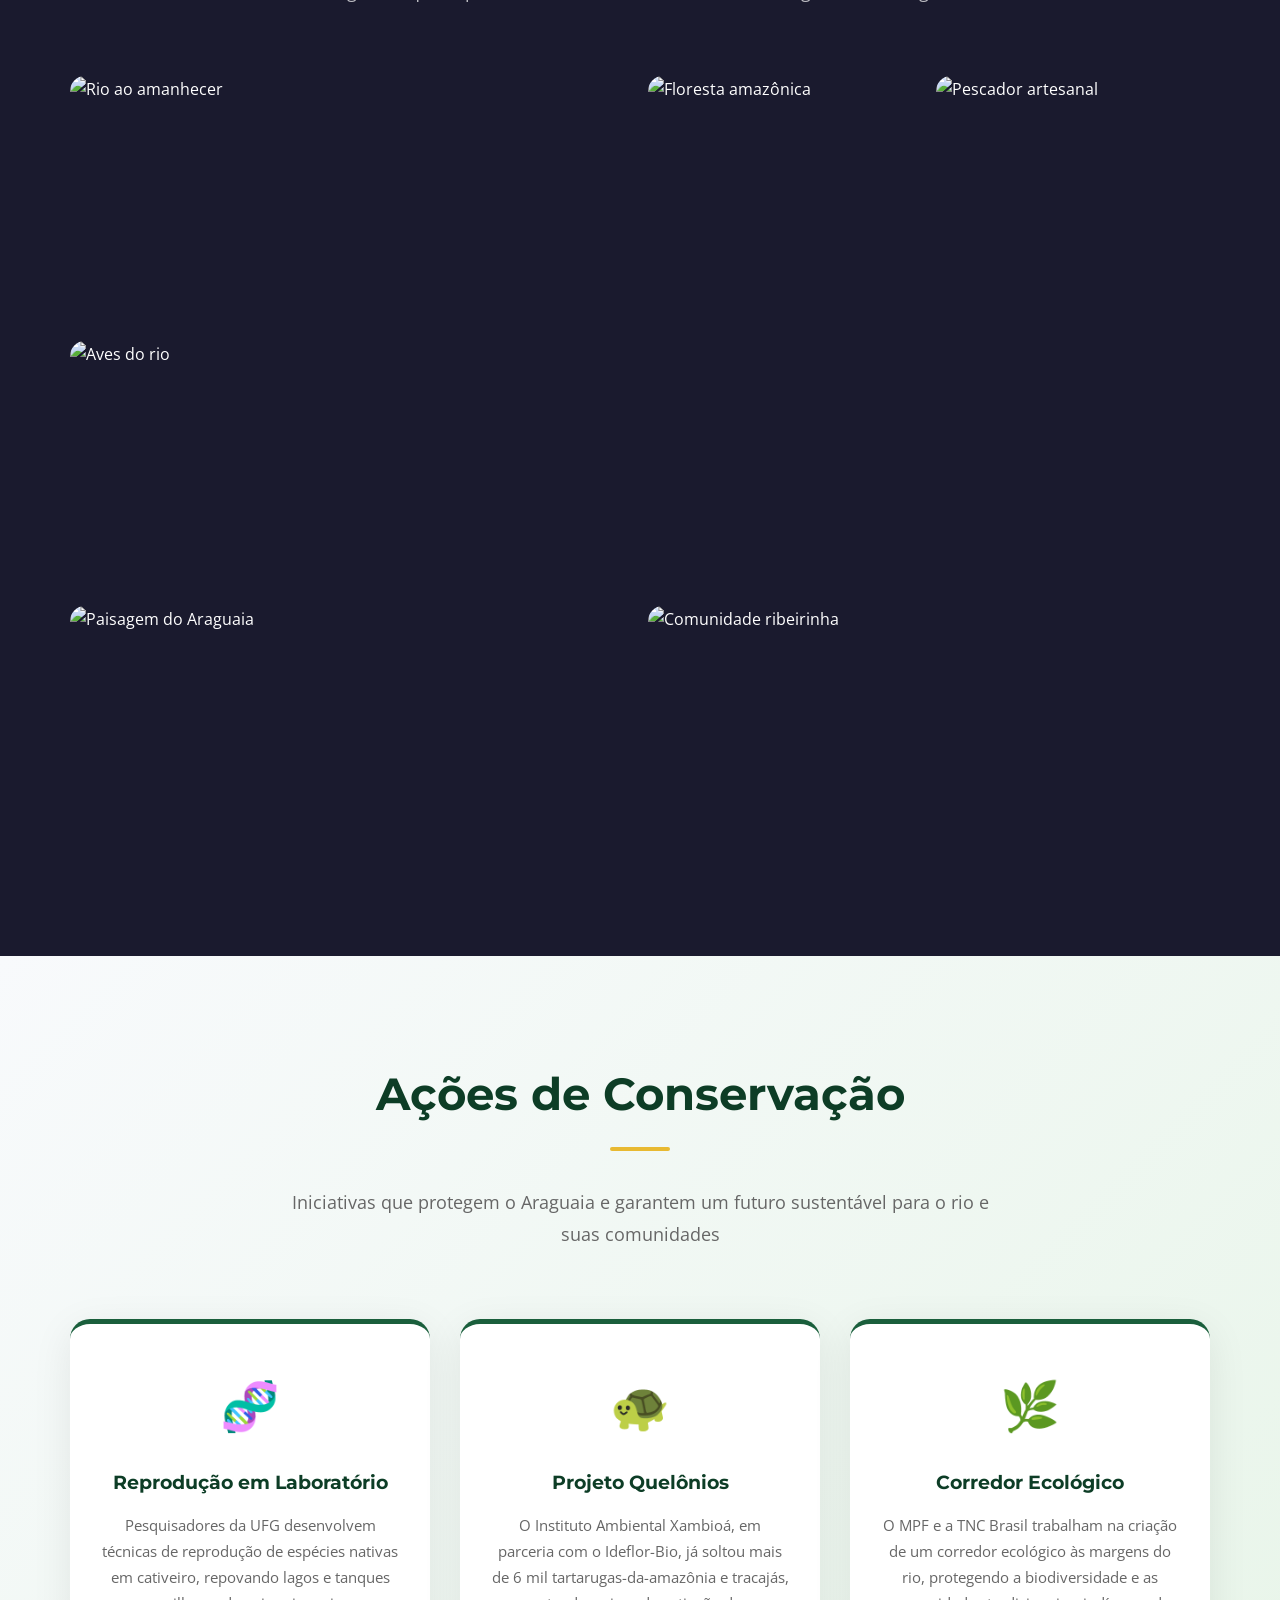
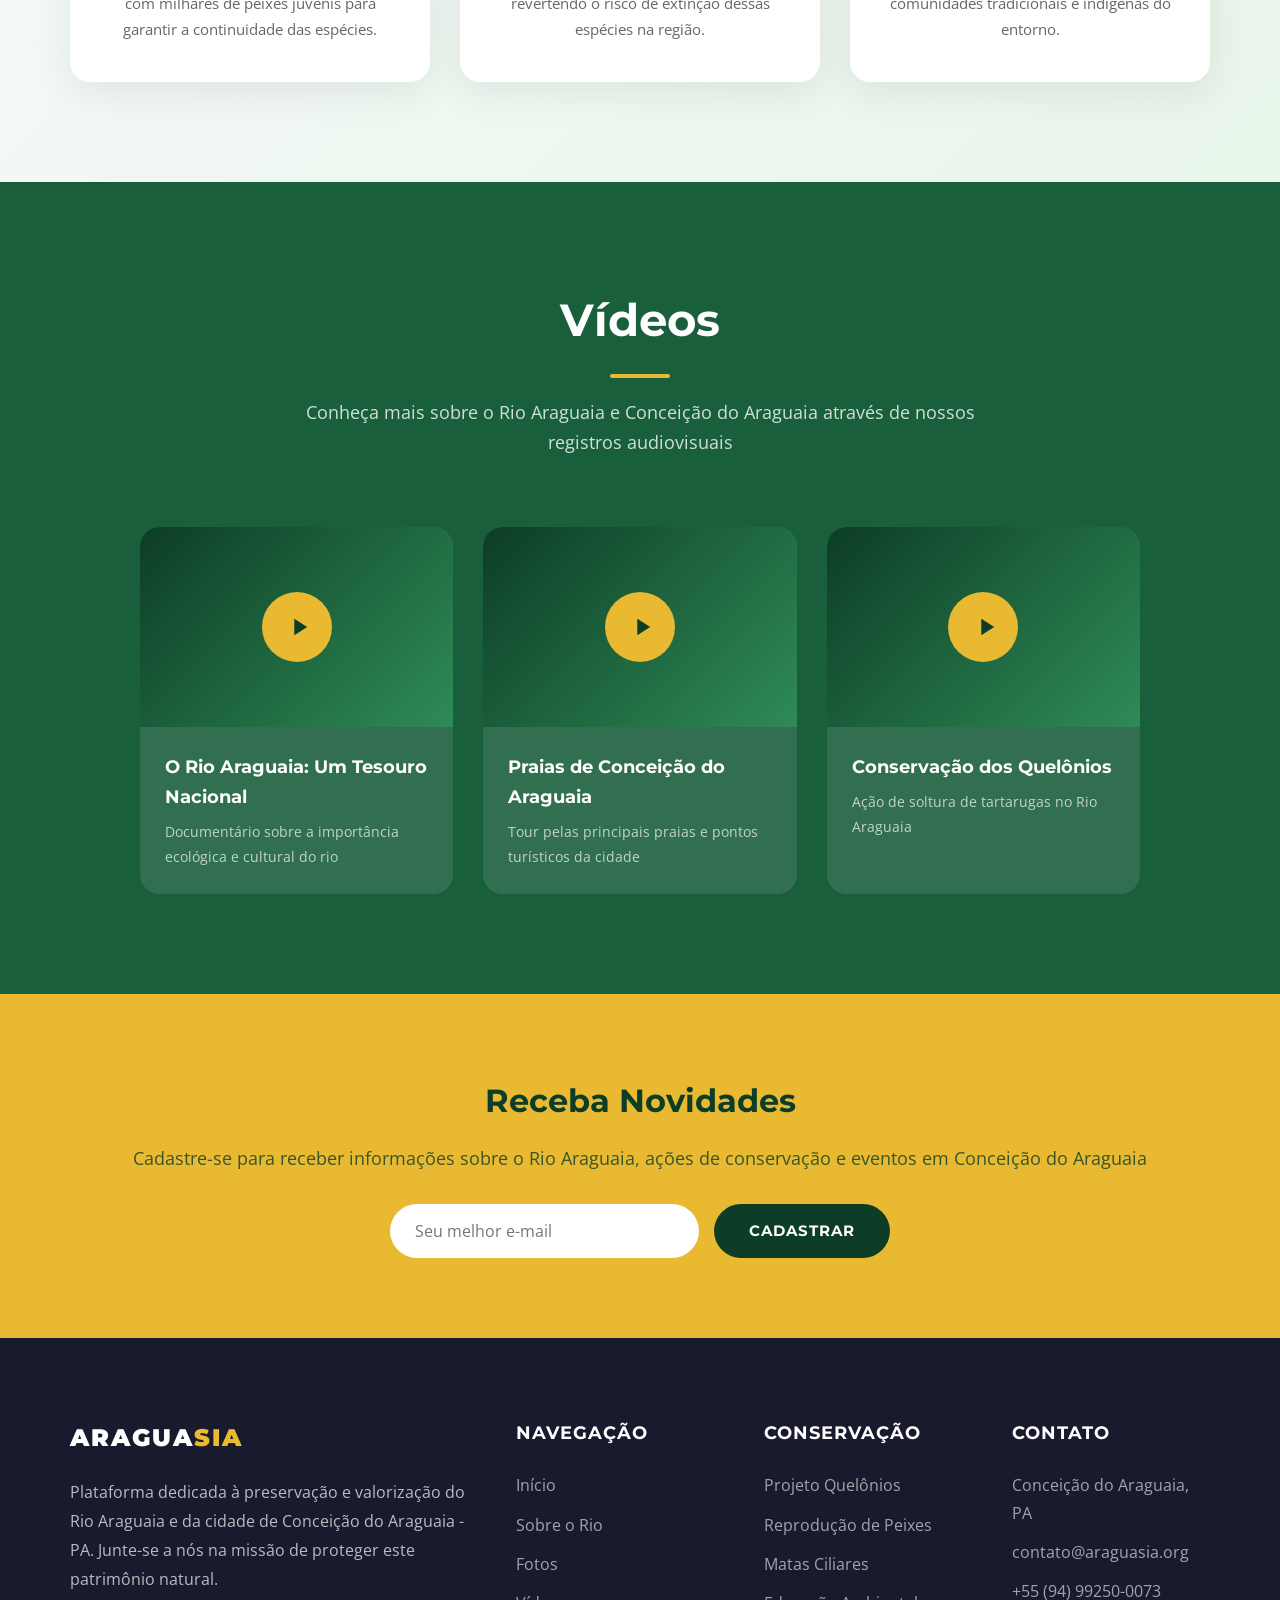
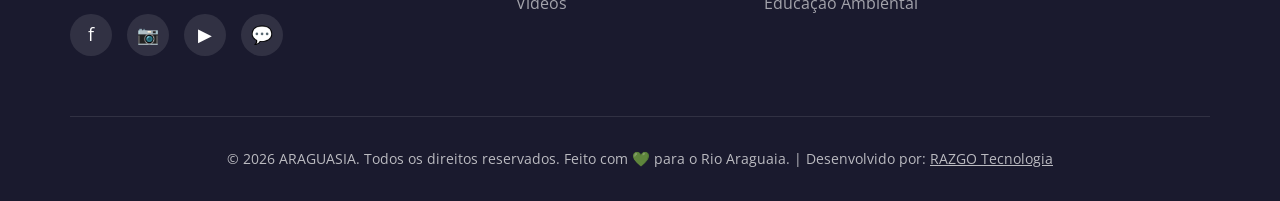
==== commit 4d783fba: "Atualização de arquivos .md e novos conteúdos" ====
--- a/araguasia.html
+++ b/araguasia.html
@@ -1397,13 +1397,15 @@
                     <ul>
                         <li><a href="#">Conceição do Araguaia, PA</a></li>
                         <li><a href="#">contato@araguasia.org</a></li>
-                        <li><a href="#">+55 (91) 0000-0000</a></li>
+                        <li><a href="#">+55 (94) 99250-0073</a></li>
                     </ul>
                 </div>
             </div>
             <div class="footer-bottom">
-                <p>© 2026 ARAGUASIA. Todos os direitos reservados. Feito com 💚 para o Rio Araguaia.</p>
-            </div>
+              <p>© 2026 ARAGUASIA. Todos os direitos reservados. Feito com 💚 para o Rio Araguaia. | 
+                 Desenvolvido por: <a href="https://mgrupo.online/RAZGO-Tecnologia/index.html" target="_blank" style="color: inherit; text-decoration: underline;">RAZGO Tecnologia</a>
+              </p>
+          </div>
         </div>
     </footer>
 
